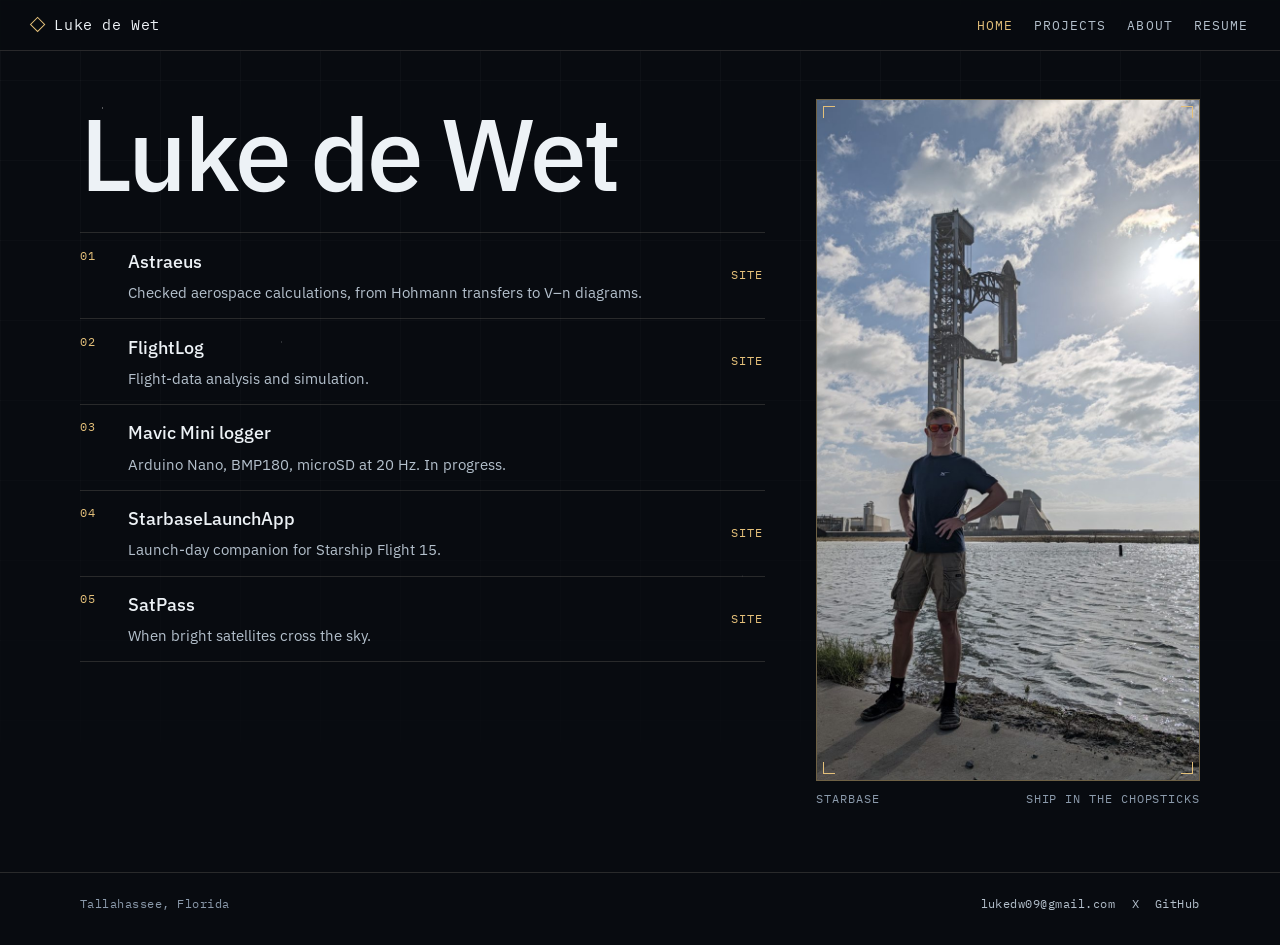
==== index.html @ 067a863c "Add static personal site at the repository root. Unzip the finished site as-is: index.html, about, p" ====
<!DOCTYPE html>
<html lang="en">
<head>
  <meta charset="utf-8">
  <meta name="viewport" content="width=device-width, initial-scale=1">
  <title>Luke de Wet</title>
  <meta name="description" content="Luke de Wet. Projects in aerospace calculations, flight data, a drone flight logger, Starbase, and satellite passes.">
  <link rel="icon" href="/favicon.svg" type="image/svg+xml">
  <link rel="stylesheet" href="/css/site.css">
</head>
<body>
  <a class="skip" href="#content">Skip to content</a>
  <header class="site-header">
    <a class="brand" href="/"><span class="brand-mark" aria-hidden="true"></span> Luke de Wet</a>
    <input class="nav-toggle" type="checkbox" id="nav-toggle">
    <label class="nav-button" for="nav-toggle">Menu</label>
    <nav class="site-nav" aria-label="Primary">
      <a href="/" aria-current="page">Home</a>
      <a href="/projects/">Projects</a>
      <a href="/about/">About</a>
      <a href="/resume/">Resume</a>
    </nav>
  </header>
  <main id="content">
    <div class="wrap hero">
      <div class="hero-copy">
        <h1>Luke de Wet</h1>
        <ol class="project-index">
          <li>
            <a class="row-link" href="/projects/#astraeus">
              <span class="idx">01</span>
              <span class="name">Astraeus</span>
              <span class="blurb">Checked aerospace calculations, from Hohmann transfers to V–n diagrams.</span>
            </a>
            <a class="ext-link" href="https://astraeus.de-wet.com" aria-label="Astraeus site">Site</a>
          </li>
          <li>
            <a class="row-link" href="/projects/#flightlog">
              <span class="idx">02</span>
              <span class="name">FlightLog</span>
              <span class="blurb">Flight-data analysis and simulation.</span>
            </a>
            <a class="ext-link" href="https://flightlog.lukedw09.com" aria-label="FlightLog site">Site</a>
          </li>
          <li>
            <a class="row-link" href="/projects/#mavic">
              <span class="idx">03</span>
              <span class="name">Mavic Mini logger</span>
              <span class="blurb">Arduino Nano, BMP180, microSD at 20 Hz. In progress.</span>
            </a>
          </li>
          <li>
            <a class="row-link" href="/projects/#starbase">
              <span class="idx">04</span>
              <span class="name">StarbaseLaunchApp</span>
              <span class="blurb">Launch-day companion for Starship Flight 15.</span>
            </a>
            <a class="ext-link" href="https://starbaselaunchapp.lukedw09.workers.dev/" aria-label="StarbaseLaunchApp site">Site</a>
          </li>
          <li>
            <a class="row-link" href="/projects/#satpass">
              <span class="idx">05</span>
              <span class="name">SatPass</span>
              <span class="blurb">When bright satellites cross the sky.</span>
            </a>
            <a class="ext-link" href="https://satpass.lukedw09.workers.dev/" aria-label="SatPass site">Site</a>
          </li>
        </ol>
      </div>
      <figure class="portrait">
        <div class="portrait-frame">
          <img src="/assets/hero-starbase.jpg" width="788" height="1400" alt="Luke standing at Starbase in front of the launch tower, with Ship held in the chopsticks.">
          <span class="corner corner-tl" aria-hidden="true"></span>
          <span class="corner corner-tr" aria-hidden="true"></span>
          <span class="corner corner-bl" aria-hidden="true"></span>
          <span class="corner corner-br" aria-hidden="true"></span>
        </div>
        <figcaption>
          <span>Starbase</span>
          <span>Ship in the chopsticks</span>
        </figcaption>
      </figure>
    </div>
  </main>
  <footer class="site-footer">
    <div class="wrap">
      <span>Tallahassee, Florida</span>
      <nav aria-label="Contact">
        <a href="mailto:lukedw09@gmail.com">lukedw09@gmail.com</a>
        <a href="https://x.com/lukedw09">X</a>
        <a href="https://github.com/Lukedw09">GitHub</a>
      </nav>
    </div>
  </footer>
</body>
</html>
---- css/site.css ----
@font-face {
  font-family: "IBM Plex Sans";
  font-style: normal;
  font-weight: 400;
  font-display: swap;
  src: url("/fonts/ibm-plex-sans-400.woff2") format("woff2");
}

@font-face {
  font-family: "IBM Plex Sans";
  font-style: normal;
  font-weight: 500;
  font-display: swap;
  src: url("/fonts/ibm-plex-sans-500.woff2") format("woff2");
}

@font-face {
  font-family: "IBM Plex Sans";
  font-style: normal;
  font-weight: 600;
  font-display: swap;
  src: url("/fonts/ibm-plex-sans-600.woff2") format("woff2");
}

@font-face {
  font-family: "IBM Plex Mono";
  font-style: normal;
  font-weight: 400;
  font-display: swap;
  src: url("/fonts/ibm-plex-mono-400.woff2") format("woff2");
}

@font-face {
  font-family: "IBM Plex Mono";
  font-style: normal;
  font-weight: 500;
  font-display: swap;
  src: url("/fonts/ibm-plex-mono-500.woff2") format("woff2");
}

:root {
  --bg: #080b10;
  --bg-raise: #10161f;
  --line: rgba(214, 206, 186, 0.16);
  --line-strong: rgba(228, 192, 122, 0.45);
  --text: #edf2f6;
  --muted: #b4c0cc;
  --dim: #8b9aab;
  --amber: #e4c07a;
  --amber-ink: #1a1408;
  --live: #9dceb6;
  --sans: "IBM Plex Sans", "Segoe UI", sans-serif;
  --mono: "IBM Plex Mono", ui-monospace, "Cascadia Mono", "SFMono-Regular", Menlo, Consolas, monospace;
  --pad: clamp(1.1rem, 3vw, 2rem);
  --max: 1120px;
  color-scheme: dark;
}

*,
*::before,
*::after {
  box-sizing: border-box;
}

html {
  scroll-behavior: smooth;
}

body {
  margin: 0;
  min-height: 100vh;
  background: var(--bg);
  color: var(--text);
  font-family: var(--sans);
  font-size: 1.05rem;
  line-height: 1.55;
  text-rendering: optimizeLegibility;
}

body::before {
  content: "";
  position: fixed;
  inset: 0;
  pointer-events: none;
  z-index: 0;
  background-image:
    radial-gradient(1px 1px at 8% 12%, rgba(255, 255, 255, 0.7) 50%, transparent 52%),
    radial-gradient(1px 1px at 22% 38%, rgba(255, 255, 255, 0.45) 50%, transparent 52%),
    radial-gradient(1.5px 1.5px at 71% 16%, rgba(255, 255, 255, 0.55) 50%, transparent 52%),
    radial-gradient(1px 1px at 84% 42%, rgba(255, 255, 255, 0.4) 50%, transparent 52%),
    radial-gradient(1px 1px at 46% 8%, rgba(255, 255, 255, 0.35) 50%, transparent 52%),
    radial-gradient(1px 1px at 93% 72%, rgba(255, 255, 255, 0.4) 50%, transparent 52%),
    radial-gradient(1px 1px at 14% 78%, rgba(255, 255, 255, 0.3) 50%, transparent 52%),
    radial-gradient(1px 1px at 58% 64%, rgba(255, 255, 255, 0.28) 50%, transparent 52%),
    linear-gradient(rgba(255, 255, 255, 0.028) 1px, transparent 1px),
    linear-gradient(90deg, rgba(255, 255, 255, 0.028) 1px, transparent 1px);
  background-size: auto, auto, auto, auto, auto, auto, auto, auto, 80px 80px, 80px 80px;
  mask-image: linear-gradient(to bottom, #000 0%, rgba(0, 0, 0, 0.55) 55%, transparent 100%);
}

body > * {
  position: relative;
  z-index: 1;
}

img {
  max-width: 100%;
  height: auto;
}

a {
  color: inherit;
}

a:hover {
  color: var(--amber);
}

:focus-visible {
  outline: 2px solid var(--amber);
  outline-offset: 3px;
}

.skip {
  position: absolute;
  left: 1rem;
  top: -4rem;
  z-index: 20;
  background: var(--amber);
  color: var(--amber-ink);
  padding: 0.5rem 0.8rem;
  text-decoration: none;
  font-family: var(--mono);
  font-size: 0.85rem;
}

.skip:focus {
  top: 0.75rem;
}

.site-header {
  position: sticky;
  top: 0;
  z-index: 5;
  display: flex;
  align-items: center;
  justify-content: space-between;
  gap: 1rem;
  padding: 0.85rem var(--pad);
  background: rgba(8, 11, 16, 0.92);
  border-bottom: 1px solid var(--line);
  backdrop-filter: blur(10px);
}

.brand {
  display: inline-flex;
  align-items: center;
  gap: 0.7rem;
  color: var(--text);
  text-decoration: none;
  font-family: var(--mono);
  font-size: 0.92rem;
  letter-spacing: 0.04em;
}

.brand:hover {
  color: var(--text);
}

.brand-mark {
  width: 0.7rem;
  height: 0.7rem;
  border: 1px solid var(--amber);
  transform: rotate(45deg);
}

.nav-toggle {
  position: absolute;
  width: 1px;
  height: 1px;
  margin: 0;
  padding: 0;
  overflow: hidden;
  clip: rect(0 0 0 0);
  clip-path: inset(50%);
  white-space: nowrap;
}

.nav-button {
  display: inline-flex;
  align-items: center;
  justify-content: center;
  min-width: 44px;
  min-height: 44px;
  padding: 0 0.85rem;
  border: 1px solid var(--line-strong);
  color: var(--amber);
  font-family: var(--mono);
  font-size: 0.75rem;
  letter-spacing: 0.12em;
  text-transform: uppercase;
  cursor: pointer;
}

.nav-toggle:focus-visible + .nav-button {
  outline: 2px solid var(--amber);
  outline-offset: 3px;
}

.nav-toggle:checked + .nav-button {
  background: rgba(228, 192, 122, 0.12);
}

.site-nav {
  display: none;
  position: absolute;
  top: 100%;
  left: 0;
  right: 0;
  flex-direction: column;
  padding: 0.4rem var(--pad) 0.9rem;
  background: rgba(8, 11, 16, 0.98);
  border-bottom: 1px solid var(--line);
}

.nav-toggle:checked ~ .site-nav {
  display: flex;
}

.site-nav a {
  display: flex;
  align-items: center;
  min-height: 44px;
  text-decoration: none;
  font-family: var(--mono);
  font-size: 0.84rem;
  letter-spacing: 0.08em;
  text-transform: uppercase;
  color: var(--muted);
  border-top: 1px solid var(--line);
}

.site-nav a[aria-current="page"] {
  color: var(--amber);
}

.wrap {
  width: min(var(--max), calc(100% - var(--pad) * 2));
  margin: 0 auto;
}

main {
  padding: clamp(1.6rem, 4vw, 3rem) 0 4rem;
}

.kicker {
  margin: 0 0 0.7rem;
  font-family: var(--mono);
  font-size: 0.75rem;
  letter-spacing: 0.14em;
  text-transform: uppercase;
  color: var(--amber);
}

h1,
h2,
h3 {
  font-weight: 500;
  letter-spacing: -0.03em;
  line-height: 1.05;
}

h1 {
  margin: 0;
  font-size: clamp(3.4rem, 10vw, 6.4rem);
}

.page-title {
  font-size: clamp(2.6rem, 7vw, 4.4rem);
  margin-bottom: 0.4rem;
}

.lede {
  max-width: 38rem;
  margin: 0.8rem 0 0;
  color: var(--muted);
}

.hero {
  display: grid;
  gap: 1.75rem;
}

.portrait {
  margin: 0;
}

.portrait-frame {
  position: relative;
  width: 100%;
  aspect-ratio: 9 / 16;
  background: #0c1219;
  border: 1px solid var(--line-strong);
}

.hero .portrait-frame {
  width: min(100%, 24rem);
}

.portrait-frame img {
  display: block;
  width: 100%;
  height: 100%;
  object-fit: cover;
  object-position: center top;
}

.corner {
  position: absolute;
  width: 12px;
  height: 12px;
  border: 0 solid var(--amber);
  pointer-events: none;
}

.corner-tl { top: 6px; left: 6px; border-top-width: 1px; border-left-width: 1px; }
.corner-tr { top: 6px; right: 6px; border-top-width: 1px; border-right-width: 1px; }
.corner-bl { bottom: 6px; left: 6px; border-bottom-width: 1px; border-left-width: 1px; }
.corner-br { bottom: 6px; right: 6px; border-bottom-width: 1px; border-right-width: 1px; }

figcaption {
  display: flex;
  justify-content: space-between;
  gap: 1rem;
  margin-top: 0.55rem;
  font-family: var(--mono);
  font-size: 0.72rem;
  letter-spacing: 0.08em;
  text-transform: uppercase;
  color: var(--dim);
}

.project-index {
  list-style: none;
  margin: 1.6rem 0 0;
  padding: 0;
  border-top: 1px solid var(--line);
}

.project-index li {
  display: grid;
  grid-template-columns: 1fr auto;
  align-items: stretch;
  border-bottom: 1px solid var(--line);
}

.row-link,
.ext-link {
  text-decoration: none;
}

.row-link {
  display: grid;
  grid-template-columns: 2.2rem 1fr;
  gap: 0.35rem 0.8rem;
  padding: 0.85rem 0.7rem 0.85rem 0;
  color: var(--text);
}

.row-link:hover,
.project-index li:hover .row-link {
  color: var(--text);
}

.project-index li:hover {
  background: rgba(228, 192, 122, 0.04);
}

.idx,
.ext-link {
  font-family: var(--mono);
  font-size: 0.75rem;
  letter-spacing: 0.08em;
  color: var(--amber);
}

.name {
  font-size: 1.15rem;
  font-weight: 500;
}

.blurb {
  grid-column: 2;
  color: var(--muted);
  font-size: 0.95rem;
}

.ext-link {
  align-self: center;
  padding: 0.7rem 0.15rem 0.7rem 0.8rem;
  text-transform: uppercase;
  white-space: nowrap;
}

.section {
  margin-top: clamp(2.4rem, 6vw, 4rem);
}

.section h2 {
  margin: 0 0 1rem;
  font-size: clamp(1.6rem, 3vw, 2.1rem);
}

.kicker-next {
  margin-top: 1.6rem;
}

.stack {
  display: grid;
  gap: 1rem;
}

.project {
  padding: 1.15rem 1.15rem 1.25rem;
  background: rgba(16, 22, 31, 0.86);
  border: 1px solid var(--line);
}

.project h2 {
  margin: 0.25rem 0 0.35rem;
  font-size: clamp(1.6rem, 3vw, 2rem);
}

.project .aka {
  margin: 0 0 0.8rem;
  color: var(--dim);
  font-family: var(--mono);
  font-size: 0.78rem;
  letter-spacing: 0.06em;
  text-transform: uppercase;
}

.project p {
  margin: 0.7rem 0 0;
}

.status {
  display: inline-block;
  margin-left: 0.7rem;
  padding: 0.1rem 0.4rem;
  border: 1px solid currentColor;
  letter-spacing: 0.12em;
  vertical-align: 1px;
}

.status-live { color: var(--live); }
.status-work { color: var(--amber); }

.calcs {
  display: flex;
  flex-wrap: wrap;
  gap: 0.4rem;
  margin: 0.9rem 0 0;
  padding: 0;
  list-style: none;
}

.calcs li {
  padding: 0.2rem 0.45rem;
  border: 1px solid var(--line);
  font-family: var(--mono);
  font-size: 0.75rem;
  color: var(--muted);
}

.link-row {
  display: flex;
  flex-wrap: wrap;
  gap: 0.7rem 1.2rem;
  margin-top: 1rem;
  font-family: var(--mono);
  font-size: 0.8rem;
  letter-spacing: 0.04em;
}

.link-row a {
  color: var(--amber);
}

.about-grid,
.resume-head {
  display: grid;
  gap: 1.5rem;
}

.landscape-frame {
  aspect-ratio: 4 / 3;
  width: 100%;
}

.prose p {
  margin: 0 0 0.9rem;
  max-width: 40rem;
}

.book-list {
  list-style: none;
  margin: 0;
  padding: 0;
  border-top: 1px solid var(--line);
}

.book-list li {
  display: grid;
  gap: 0.2rem 1rem;
  padding: 0.85rem 0;
  border-bottom: 1px solid var(--line);
}

.book-title {
  font-weight: 500;
}

.book-meta {
  color: var(--muted);
  font-size: 0.95rem;
}

.progress {
  display: flex;
  align-items: center;
  gap: 0.7rem;
  margin-top: 0.25rem;
  font-family: var(--mono);
  font-size: 0.75rem;
  letter-spacing: 0.06em;
  color: var(--amber);
}

meter {
  width: 8.5rem;
  height: 0.4rem;
  border: 0;
  background: #1b2430;
}

meter::-webkit-meter-bar {
  background: #1b2430;
  border: 0;
}

meter::-webkit-meter-optimum-value {
  background: var(--amber);
}

meter::-moz-meter-bar {
  background: var(--amber);
}

.stat-row {
  display: grid;
  gap: 0.8rem;
  margin-top: 1rem;
}

.stat {
  padding: 0.9rem 1rem;
  border: 1px solid var(--line);
  background: rgba(16, 22, 31, 0.7);
}

.stat b {
  display: block;
  margin-bottom: 0.2rem;
  font-family: var(--mono);
  font-weight: 500;
  font-size: 0.75rem;
  letter-spacing: 0.1em;
  text-transform: uppercase;
  color: var(--amber);
}

.resume-block {
  margin-top: 2rem;
}

.resume-block h2 {
  margin-bottom: 0.6rem;
  padding-bottom: 0.35rem;
  border-bottom: 1px solid var(--line);
  font-family: var(--mono);
  font-size: 0.8rem;
  font-weight: 500;
  letter-spacing: 0.14em;
  text-transform: uppercase;
  color: var(--amber);
}

.resume-block ul {
  margin: 0.4rem 0 0;
  padding-left: 1.1rem;
}

.resume-block li + li {
  margin-top: 0.45rem;
}

.resume-block li::marker {
  color: var(--dim);
}

.button {
  display: inline-flex;
  align-items: center;
  justify-content: center;
  min-height: 44px;
  padding: 0.55rem 0.95rem;
  border: 1px solid var(--amber);
  color: var(--amber);
  background: transparent;
  text-decoration: none;
  font-family: var(--mono);
  font-size: 0.78rem;
  letter-spacing: 0.1em;
  text-transform: uppercase;
}

.button:hover {
  background: rgba(228, 192, 122, 0.12);
  color: var(--amber);
}

.contact-line {
  margin: 0.45rem 0 0;
  color: var(--muted);
  font-family: var(--mono);
  font-size: 0.82rem;
}

.contact-line a {
  color: var(--text);
}

.site-footer {
  border-top: 1px solid var(--line);
  padding: 1.3rem var(--pad) 2rem;
}

.site-footer .wrap {
  display: flex;
  flex-wrap: wrap;
  gap: 0.6rem 1.4rem;
  align-items: baseline;
  justify-content: space-between;
  font-family: var(--mono);
  font-size: 0.78rem;
  letter-spacing: 0.04em;
  color: var(--dim);
}

.site-footer a {
  color: var(--muted);
  text-decoration: none;
}

.site-footer nav {
  display: flex;
  flex-wrap: wrap;
  gap: 0.4rem 1rem;
}

@media (min-width: 760px) {
  .nav-button {
    display: none;
  }

  .site-nav {
    position: static;
    display: flex;
    flex-direction: row;
    gap: 0.2rem 1.3rem;
    padding: 0;
    background: transparent;
    border: 0;
  }

  .site-nav a {
    min-height: 0;
    border: 0;
  }

  .hero {
    grid-template-columns: minmax(0, 1.25fr) minmax(16rem, 0.7fr);
    align-items: start;
    column-gap: clamp(1.5rem, 4vw, 3.5rem);
  }

  .portrait {
    grid-column: 2;
    grid-row: 1;
  }

  .hero .portrait-frame {
    width: min(100%, calc((100vh - 8.5rem) * 9 / 16));
    margin-left: auto;
  }

  .hero-copy {
    grid-column: 1;
    grid-row: 1;
  }

  .about-grid {
    grid-template-columns: minmax(0, 1.15fr) minmax(16rem, 0.85fr);
    align-items: start;
    column-gap: 2.5rem;
  }

  .book-list li {
    grid-template-columns: minmax(0, 1fr) auto;
    align-items: center;
  }

  .progress {
    justify-content: flex-end;
    margin-top: 0;
  }

  .stat-row {
    grid-template-columns: repeat(3, 1fr);
  }

  .resume-head {
    grid-template-columns: 1fr auto;
    align-items: end;
  }
}

@media (prefers-reduced-motion: reduce) {
  html {
    scroll-behavior: auto;
  }
}
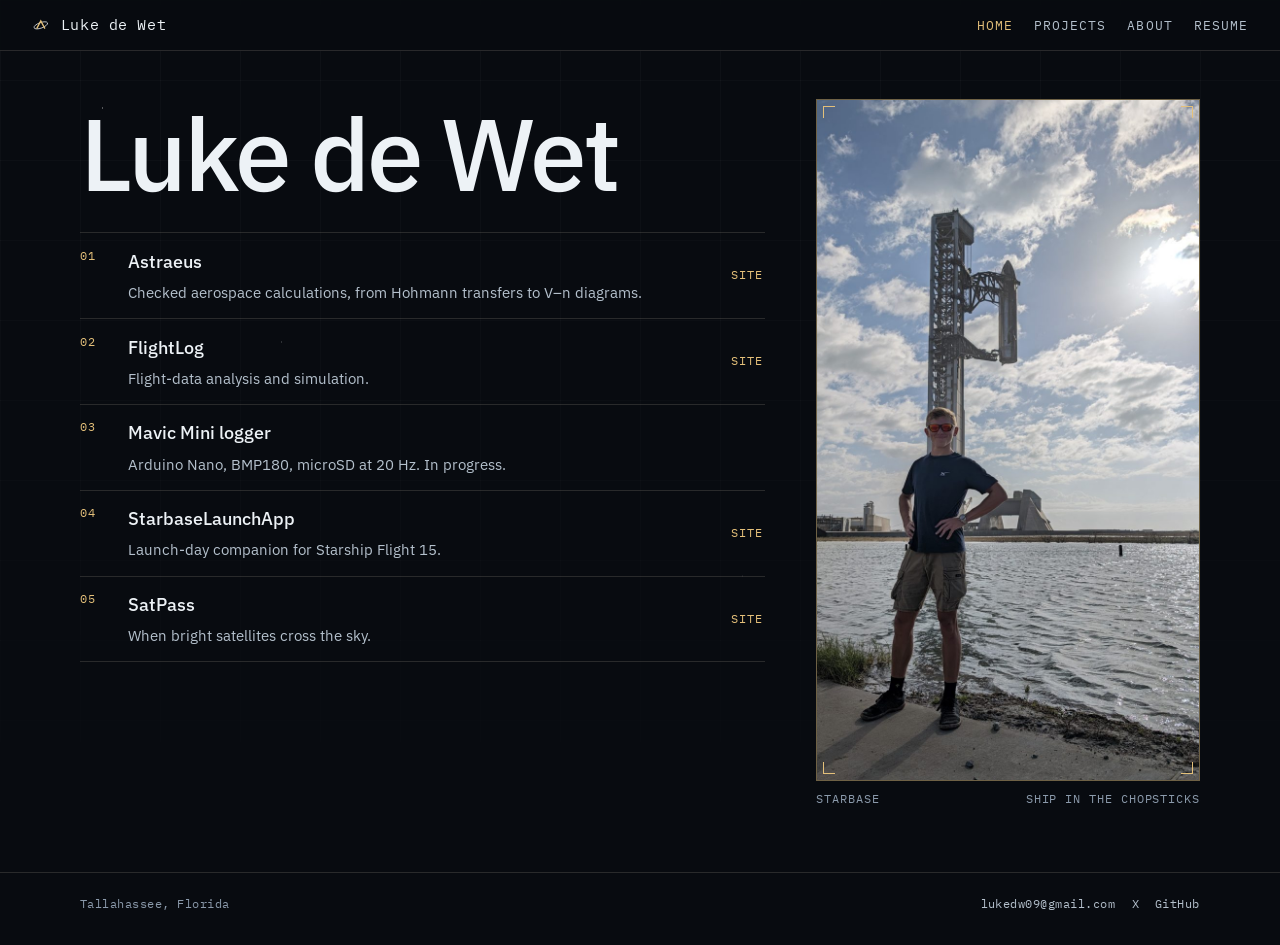
==== commit ade00046: "Replace the diamond mark with the orbit glyph and align photo captions to the image. Co-authored-by:" ====
--- a/index.html
+++ b/index.html
@@ -11,7 +11,7 @@
 <body>
   <a class="skip" href="#content">Skip to content</a>
   <header class="site-header">
-    <a class="brand" href="/"><span class="brand-mark" aria-hidden="true"></span> Luke de Wet</a>
+    <a class="brand" href="/"><svg class="brand-mark" viewBox="0 0 32 32" aria-hidden="true"><ellipse cx="16" cy="17" rx="13" ry="5" fill="none" stroke="#edf2f6" stroke-width="1.3" transform="rotate(-20 16 17)"/><path d="M8.5 23L16 9l7.5 14" fill="none" stroke="#e4c07a" stroke-width="2.4"/></svg> Luke de Wet</a>
     <input class="nav-toggle" type="checkbox" id="nav-toggle">
     <label class="nav-button" for="nav-toggle">Menu</label>
     <nav class="site-nav" aria-label="Primary">
@@ -55,7 +55,7 @@
               <span class="name">StarbaseLaunchApp</span>
               <span class="blurb">Launch-day companion for Starship Flight 15.</span>
             </a>
-            <a class="ext-link" href="https://starbaselaunchapp.lukedw09.workers.dev/" aria-label="StarbaseLaunchApp site">Site</a>
+            <a class="ext-link" href="https://starbaselaunchapp.lukedw09.com/" aria-label="StarbaseLaunchApp site">Site</a>
           </li>
           <li>
             <a class="row-link" href="/projects/#satpass">
@@ -63,7 +63,7 @@
               <span class="name">SatPass</span>
               <span class="blurb">When bright satellites cross the sky.</span>
             </a>
-            <a class="ext-link" href="https://satpass.lukedw09.workers.dev/" aria-label="SatPass site">Site</a>
+            <a class="ext-link" href="https://satpass.lukedw09.com/" aria-label="SatPass site">Site</a>
           </li>
         </ol>
       </div>
--- a/css/site.css
+++ b/css/site.css
@@ -168,10 +168,9 @@
 }
 
 .brand-mark {
-  width: 0.7rem;
-  height: 0.7rem;
-  border: 1px solid var(--amber);
-  transform: rotate(45deg);
+  width: 1.1rem;
+  height: 1.1rem;
+  flex-shrink: 0;
 }
 
 .nav-toggle {
@@ -303,7 +302,7 @@
   border: 1px solid var(--line-strong);
 }
 
-.hero .portrait-frame {
+.hero .portrait {
   width: min(100%, 24rem);
 }
 
@@ -700,7 +699,7 @@
     grid-row: 1;
   }
 
-  .hero .portrait-frame {
+  .hero .portrait {
     width: min(100%, calc((100vh - 8.5rem) * 9 / 16));
     margin-left: auto;
   }
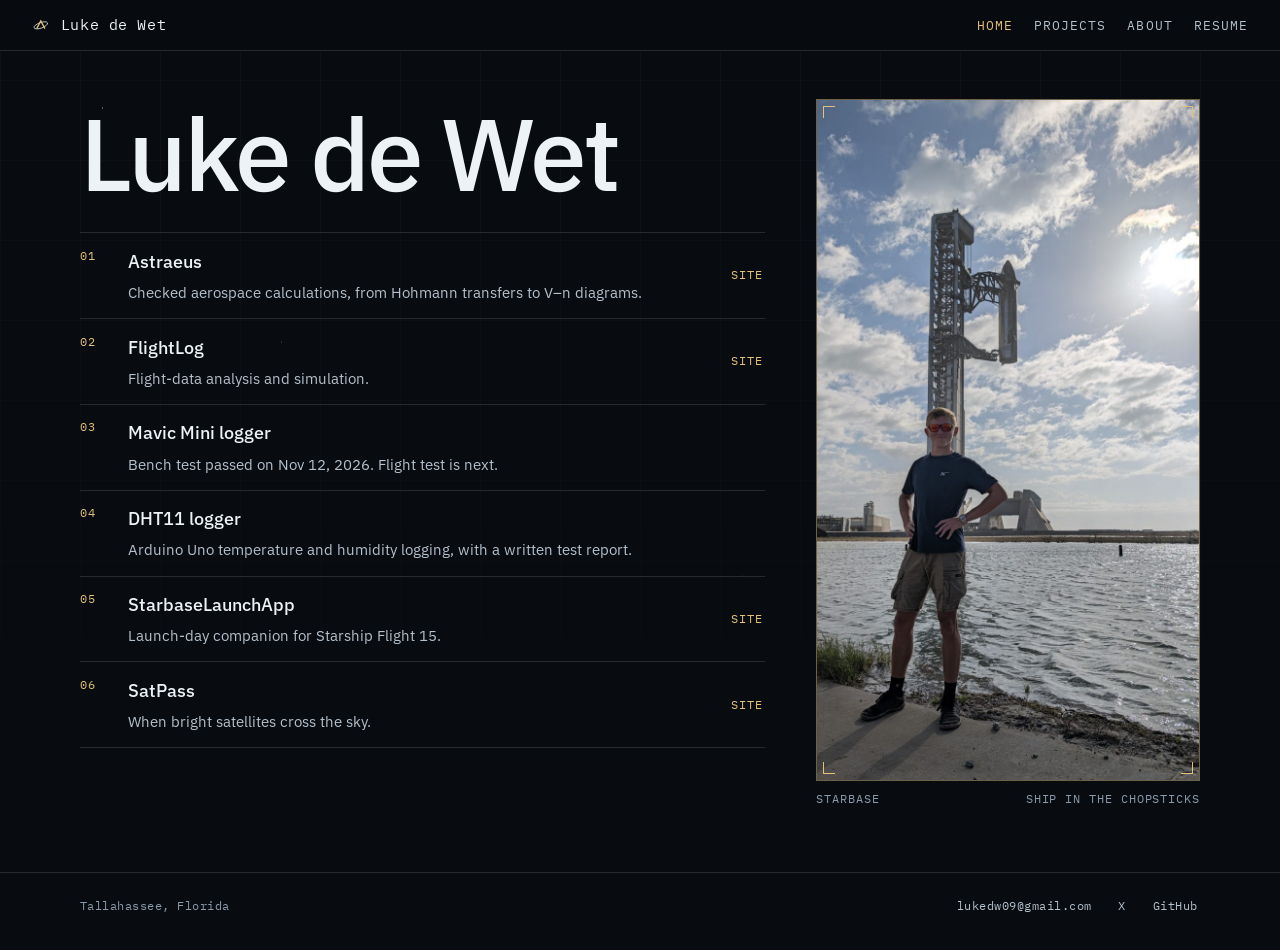
==== commit 097d58ab: "Prepare the site for aerospace technician applications. Rewrite the resume page and one-page PDF fro" ====
--- a/index.html
+++ b/index.html
@@ -4,7 +4,23 @@
   <meta charset="utf-8">
   <meta name="viewport" content="width=device-width, initial-scale=1">
   <title>Luke de Wet</title>
-  <meta name="description" content="Luke de Wet. Projects in aerospace calculations, flight data, a drone flight logger, Starbase, and satellite passes.">
+  <meta name="description" content="I'm Luke de Wet. My projects are aerospace calculations, flight data, a drone flight logger, a temperature and humidity experiment, Starbase, and satellite passes.">
+  <link rel="canonical" href="https://lukedw09.com/">
+  <meta property="og:site_name" content="Luke de Wet">
+  <meta property="og:type" content="website">
+  <meta property="og:title" content="Luke de Wet">
+  <meta property="og:description" content="I'm Luke de Wet. My projects are aerospace calculations, flight data, a drone flight logger, a temperature and humidity experiment, Starbase, and satellite passes.">
+  <meta property="og:url" content="https://lukedw09.com/">
+  <meta property="og:image" content="https://lukedw09.com/assets/hero-starbase.jpg">
+  <meta property="og:image:alt" content="Luke standing at Starbase in front of the launch tower, with Ship held in the chopsticks.">
+  <meta property="og:image:type" content="image/jpeg">
+  <meta property="og:image:width" content="788">
+  <meta property="og:image:height" content="1400">
+  <meta name="twitter:card" content="summary_large_image">
+  <meta name="twitter:title" content="Luke de Wet">
+  <meta name="twitter:description" content="I'm Luke de Wet. My projects are aerospace calculations, flight data, a drone flight logger, a temperature and humidity experiment, Starbase, and satellite passes.">
+  <meta name="twitter:image" content="https://lukedw09.com/assets/hero-starbase.jpg">
+  <meta name="twitter:image:alt" content="Luke standing at Starbase in front of the launch tower, with Ship held in the chopsticks.">
   <link rel="icon" href="/favicon.svg" type="image/svg+xml">
   <link rel="stylesheet" href="/css/site.css">
 </head>
@@ -12,9 +28,8 @@
   <a class="skip" href="#content">Skip to content</a>
   <header class="site-header">
     <a class="brand" href="/"><svg class="brand-mark" viewBox="0 0 32 32" aria-hidden="true"><ellipse cx="16" cy="17" rx="13" ry="5" fill="none" stroke="#edf2f6" stroke-width="1.3" transform="rotate(-20 16 17)"/><path d="M8.5 23L16 9l7.5 14" fill="none" stroke="#e4c07a" stroke-width="2.4"/></svg> Luke de Wet</a>
-    <input class="nav-toggle" type="checkbox" id="nav-toggle">
-    <label class="nav-button" for="nav-toggle">Menu</label>
-    <nav class="site-nav" aria-label="Primary">
+    <button class="nav-button" type="button" aria-expanded="false" aria-controls="site-nav"><span class="nav-label">Menu</span></button>
+    <nav class="site-nav" id="site-nav" aria-label="Primary">
       <a href="/" aria-current="page">Home</a>
       <a href="/projects/">Projects</a>
       <a href="/about/">About</a>
@@ -46,12 +61,19 @@
             <a class="row-link" href="/projects/#mavic">
               <span class="idx">03</span>
               <span class="name">Mavic Mini logger</span>
-              <span class="blurb">Arduino Nano, BMP180, microSD at 20 Hz. In progress.</span>
+              <span class="blurb">Bench test passed on Nov 12, 2026. Flight test is next.</span>
+            </a>
+          </li>
+          <li>
+            <a class="row-link" href="/projects/#dht11">
+              <span class="idx">04</span>
+              <span class="name">DHT11 logger</span>
+              <span class="blurb">Arduino Uno temperature and humidity logging, with a written test report.</span>
             </a>
           </li>
           <li>
             <a class="row-link" href="/projects/#starbase">
-              <span class="idx">04</span>
+              <span class="idx">05</span>
               <span class="name">StarbaseLaunchApp</span>
               <span class="blurb">Launch-day companion for Starship Flight 15.</span>
             </a>
@@ -59,7 +81,7 @@
           </li>
           <li>
             <a class="row-link" href="/projects/#satpass">
-              <span class="idx">05</span>
+              <span class="idx">06</span>
               <span class="name">SatPass</span>
               <span class="blurb">When bright satellites cross the sky.</span>
             </a>
@@ -92,5 +114,6 @@
       </nav>
     </div>
   </footer>
+  <script src="/js/nav.js"></script>
 </body>
 </html>
--- a/css/site.css
+++ b/css/site.css
@@ -173,40 +173,28 @@
   flex-shrink: 0;
 }
 
-.nav-toggle {
-  position: absolute;
-  width: 1px;
-  height: 1px;
-  margin: 0;
-  padding: 0;
-  overflow: hidden;
-  clip: rect(0 0 0 0);
-  clip-path: inset(50%);
-  white-space: nowrap;
-}
-
 .nav-button {
   display: inline-flex;
   align-items: center;
   justify-content: center;
   min-width: 44px;
   min-height: 44px;
+  margin: 0;
   padding: 0 0.85rem;
   border: 1px solid var(--line-strong);
+  border-radius: 0;
+  background: transparent;
   color: var(--amber);
   font-family: var(--mono);
   font-size: 0.75rem;
+  font-weight: 400;
   letter-spacing: 0.12em;
+  line-height: 1;
   text-transform: uppercase;
   cursor: pointer;
 }
 
-.nav-toggle:focus-visible + .nav-button {
-  outline: 2px solid var(--amber);
-  outline-offset: 3px;
-}
-
-.nav-toggle:checked + .nav-button {
+.nav-button[aria-expanded="true"] {
   background: rgba(228, 192, 122, 0.12);
 }
 
@@ -218,11 +206,11 @@
   right: 0;
   flex-direction: column;
   padding: 0.4rem var(--pad) 0.9rem;
-  background: rgba(8, 11, 16, 0.98);
+  background: #080b10;
   border-bottom: 1px solid var(--line);
 }
 
-.nav-toggle:checked ~ .site-nav {
+.site-nav.is-open {
   display: flex;
 }
 
@@ -454,6 +442,7 @@
 
 .status-live { color: var(--live); }
 .status-work { color: var(--amber); }
+.status-done { color: var(--muted); }
 
 .calcs {
   display: flex;
@@ -649,7 +638,7 @@
   display: flex;
   flex-wrap: wrap;
   gap: 0.6rem 1.4rem;
-  align-items: baseline;
+  align-items: center;
   justify-content: space-between;
   font-family: var(--mono);
   font-size: 0.78rem;
@@ -665,7 +654,17 @@
 .site-footer nav {
   display: flex;
   flex-wrap: wrap;
+  align-items: center;
   gap: 0.4rem 1rem;
+}
+
+.site-footer nav a {
+  display: inline-flex;
+  align-items: center;
+  justify-content: center;
+  min-width: 24px;
+  min-height: 24px;
+  padding: 0 0.15rem;
 }
 
 @media (min-width: 760px) {
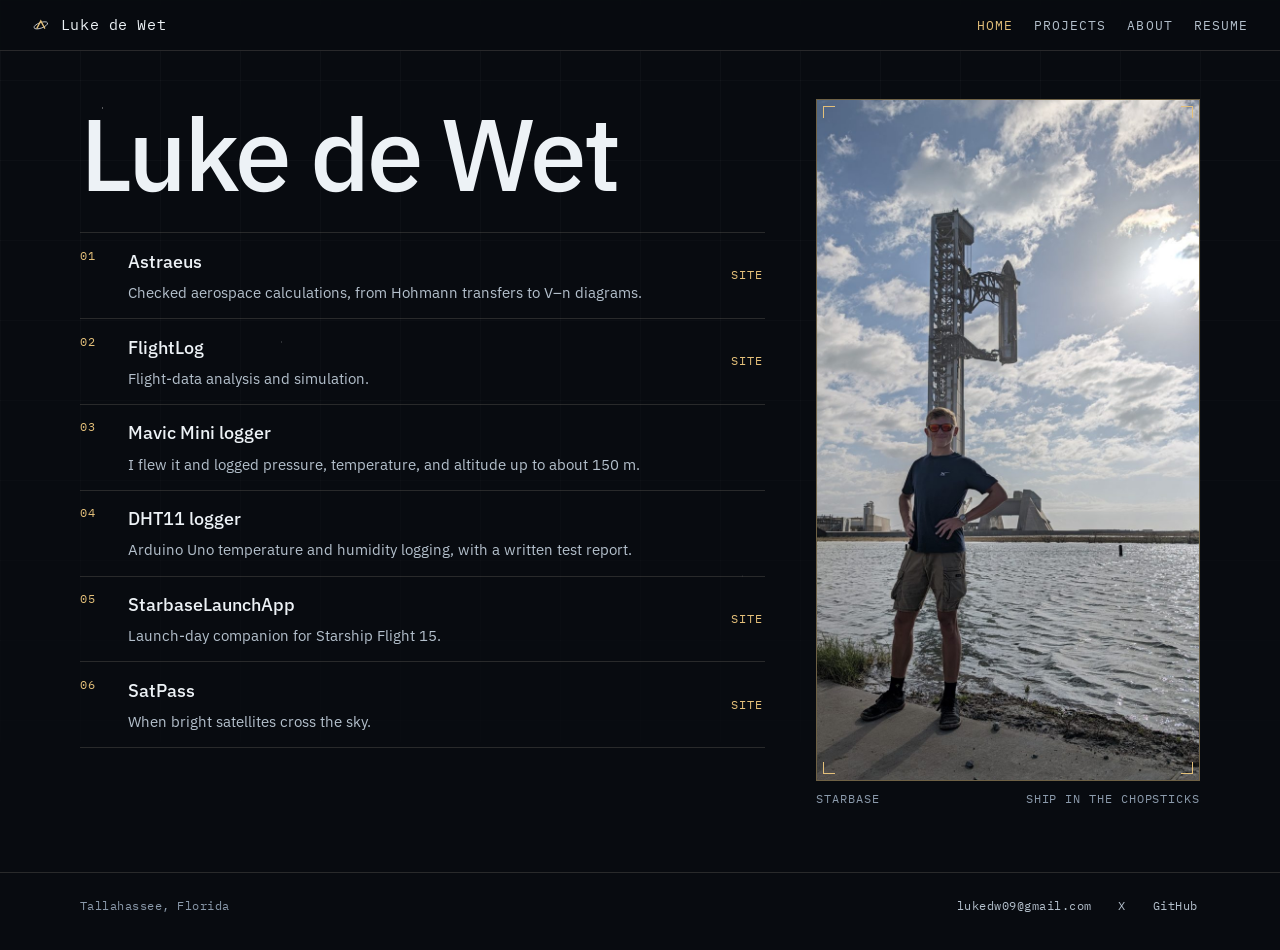
==== commit 27592daf: "Say the Mavic logger flew up to about 150 m. Use the later trial's altitude, pressure, and temperatu" ====
--- a/index.html
+++ b/index.html
@@ -61,7 +61,7 @@
             <a class="row-link" href="/projects/#mavic">
               <span class="idx">03</span>
               <span class="name">Mavic Mini logger</span>
-              <span class="blurb">Bench test passed on Nov 12, 2026. Flight test is next.</span>
+              <span class="blurb">I flew it and logged pressure, temperature, and altitude up to about 150 m.</span>
             </a>
           </li>
           <li>
--- a/css/site.css
+++ b/css/site.css
@@ -475,6 +475,149 @@
   color: var(--amber);
 }
 
+.project-shots {
+  display: flex;
+  flex-flow: row wrap;
+  align-items: flex-start;
+  gap: 0.45rem 0.55rem;
+  width: max-content;
+  max-width: 100%;
+  margin: 0.75rem 0 0;
+}
+
+.shot-figure {
+  margin: 0;
+  width: 7.5rem;
+}
+
+.shot {
+  display: block;
+  position: relative;
+  width: 7.5rem;
+  aspect-ratio: 4 / 3;
+  margin: 0;
+  padding: 0;
+  overflow: hidden;
+  border: 1px solid var(--line-strong);
+  border-radius: 4px;
+  background: #0c1219;
+  color: inherit;
+  font: inherit;
+  cursor: zoom-in;
+}
+
+.shot:hover {
+  border-color: var(--amber);
+}
+
+.shot img {
+  position: absolute;
+  inset: 0;
+  display: block;
+  width: 100%;
+  height: 100%;
+  max-width: none;
+  object-fit: cover;
+}
+
+.shot-zoom {
+  position: absolute;
+  width: 1px;
+  height: 1px;
+  padding: 0;
+  margin: -1px;
+  overflow: hidden;
+  clip: rect(0, 0, 0, 0);
+  white-space: nowrap;
+  border: 0;
+}
+
+.shot-figure figcaption {
+  display: block;
+  width: 7.5rem;
+  margin-top: 0.28rem;
+  font-size: 0.62rem;
+  letter-spacing: 0.04em;
+  line-height: 1.35;
+}
+
+.shot-figure figcaption a {
+  color: var(--dim);
+  text-decoration: none;
+}
+
+.shot-figure figcaption a:hover {
+  color: var(--amber);
+}
+
+.project-shots:has(> .shot:only-child) {
+  width: min(15rem, 65%);
+}
+
+.project-shots:has(> .shot:only-child) .shot {
+  width: 100%;
+  height: auto;
+  aspect-ratio: auto;
+}
+
+.project-shots:has(> .shot:only-child) .shot img {
+  position: static;
+  width: 100%;
+  height: auto;
+  object-fit: contain;
+}
+
+.shot-dialog {
+  max-width: min(1120px, calc(100vw - 1.5rem));
+  max-height: calc(100vh - 1.5rem);
+  margin: auto;
+  padding: 0.55rem;
+  border: 1px solid var(--line-strong);
+  background: #0c1219;
+  color: var(--text);
+  overflow: auto;
+}
+
+.shot-dialog[open] {
+  display: flex;
+  flex-direction: column;
+  gap: 0.45rem;
+}
+
+.shot-dialog::backdrop {
+  background: rgba(8, 11, 16, 0.86);
+}
+
+.shot-dialog img {
+  display: block;
+  width: auto;
+  max-width: 100%;
+  max-height: calc(100vh - 5.5rem);
+  height: auto;
+  object-fit: contain;
+  margin: 0 auto;
+}
+
+.shot-close {
+  align-self: flex-end;
+  min-width: 44px;
+  min-height: 44px;
+  margin: 0;
+  padding: 0 0.85rem;
+  border: 1px solid var(--line-strong);
+  background: transparent;
+  color: var(--amber);
+  font-family: var(--mono);
+  font-size: 0.75rem;
+  letter-spacing: 0.12em;
+  text-transform: uppercase;
+  cursor: pointer;
+}
+
+.shot-close:hover {
+  background: rgba(228, 192, 122, 0.12);
+}
+
 .about-grid,
 .resume-head {
   display: grid;
@@ -732,6 +875,34 @@
     grid-template-columns: 1fr auto;
     align-items: end;
   }
+
+  .project:has(.project-shots) {
+    display: grid;
+    grid-template-columns: minmax(0, 1fr) 7.5rem;
+    column-gap: 1.4rem;
+    align-items: start;
+  }
+
+  .project:has(.project-shots) > :not(.project-shots) {
+    grid-column: 1;
+  }
+
+  .project:has(.project-shots) > .project-shots {
+    grid-column: 2;
+    grid-row: 1 / span 8;
+    align-self: start;
+    flex-direction: column;
+    margin-top: 0.15rem;
+  }
+
+  .project:has(> .project-shots > .shot:only-child) {
+    grid-template-columns: minmax(0, 1fr) 16rem;
+  }
+
+  .project:has(> .project-shots > .shot:only-child) > .project-shots {
+    width: 16rem;
+    max-width: none;
+  }
 }
 
 @media (prefers-reduced-motion: reduce) {
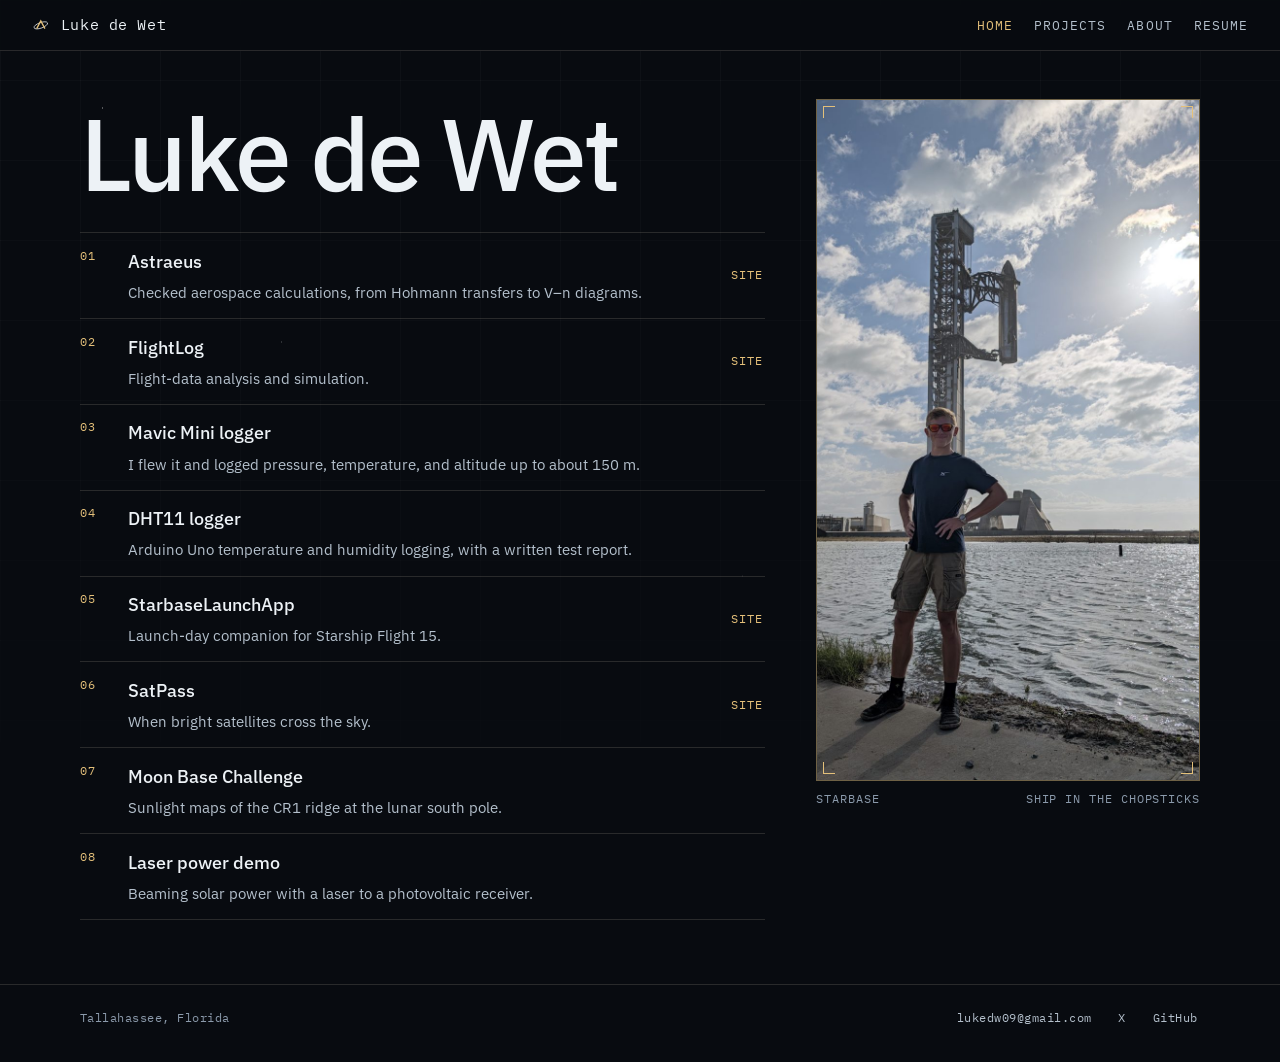
==== commit 06cdecf4: "Add Moon Base Challenge and laser power-beaming project cards Introduce two in-progress projects wit" ====
--- a/index.html
+++ b/index.html
@@ -4,12 +4,12 @@
   <meta charset="utf-8">
   <meta name="viewport" content="width=device-width, initial-scale=1">
   <title>Luke de Wet</title>
-  <meta name="description" content="I'm Luke de Wet. My projects are aerospace calculations, flight data, a drone flight logger, a temperature and humidity experiment, Starbase, and satellite passes.">
+  <meta name="description" content="I'm Luke de Wet. My projects are aerospace calculations, flight data, a drone flight logger, a temperature and humidity experiment, Starbase, satellite passes, the Moon Base Challenge, and a laser power-beaming demo.">
   <link rel="canonical" href="https://lukedw09.com/">
   <meta property="og:site_name" content="Luke de Wet">
   <meta property="og:type" content="website">
   <meta property="og:title" content="Luke de Wet">
-  <meta property="og:description" content="I'm Luke de Wet. My projects are aerospace calculations, flight data, a drone flight logger, a temperature and humidity experiment, Starbase, and satellite passes.">
+  <meta property="og:description" content="I'm Luke de Wet. My projects are aerospace calculations, flight data, a drone flight logger, a temperature and humidity experiment, Starbase, satellite passes, the Moon Base Challenge, and a laser power-beaming demo.">
   <meta property="og:url" content="https://lukedw09.com/">
   <meta property="og:image" content="https://lukedw09.com/assets/hero-starbase.jpg">
   <meta property="og:image:alt" content="Luke standing at Starbase in front of the launch tower, with Ship held in the chopsticks.">
@@ -18,7 +18,7 @@
   <meta property="og:image:height" content="1400">
   <meta name="twitter:card" content="summary_large_image">
   <meta name="twitter:title" content="Luke de Wet">
-  <meta name="twitter:description" content="I'm Luke de Wet. My projects are aerospace calculations, flight data, a drone flight logger, a temperature and humidity experiment, Starbase, and satellite passes.">
+  <meta name="twitter:description" content="I'm Luke de Wet. My projects are aerospace calculations, flight data, a drone flight logger, a temperature and humidity experiment, Starbase, satellite passes, the Moon Base Challenge, and a laser power-beaming demo.">
   <meta name="twitter:image" content="https://lukedw09.com/assets/hero-starbase.jpg">
   <meta name="twitter:image:alt" content="Luke standing at Starbase in front of the launch tower, with Ship held in the chopsticks.">
   <link rel="icon" href="/favicon.svg" type="image/svg+xml">
@@ -87,6 +87,20 @@
             </a>
             <a class="ext-link" href="https://satpass.lukedw09.com/" aria-label="SatPass site">Site</a>
           </li>
+          <li>
+            <a class="row-link" href="/projects/#moonbase">
+              <span class="idx">07</span>
+              <span class="name">Moon Base Challenge</span>
+              <span class="blurb">Sunlight maps of the CR1 ridge at the lunar south pole.</span>
+            </a>
+          </li>
+          <li>
+            <a class="row-link" href="/projects/#laser">
+              <span class="idx">08</span>
+              <span class="name">Laser power demo</span>
+              <span class="blurb">Beaming solar power with a laser to a photovoltaic receiver.</span>
+            </a>
+          </li>
         </ol>
       </div>
       <figure class="portrait">
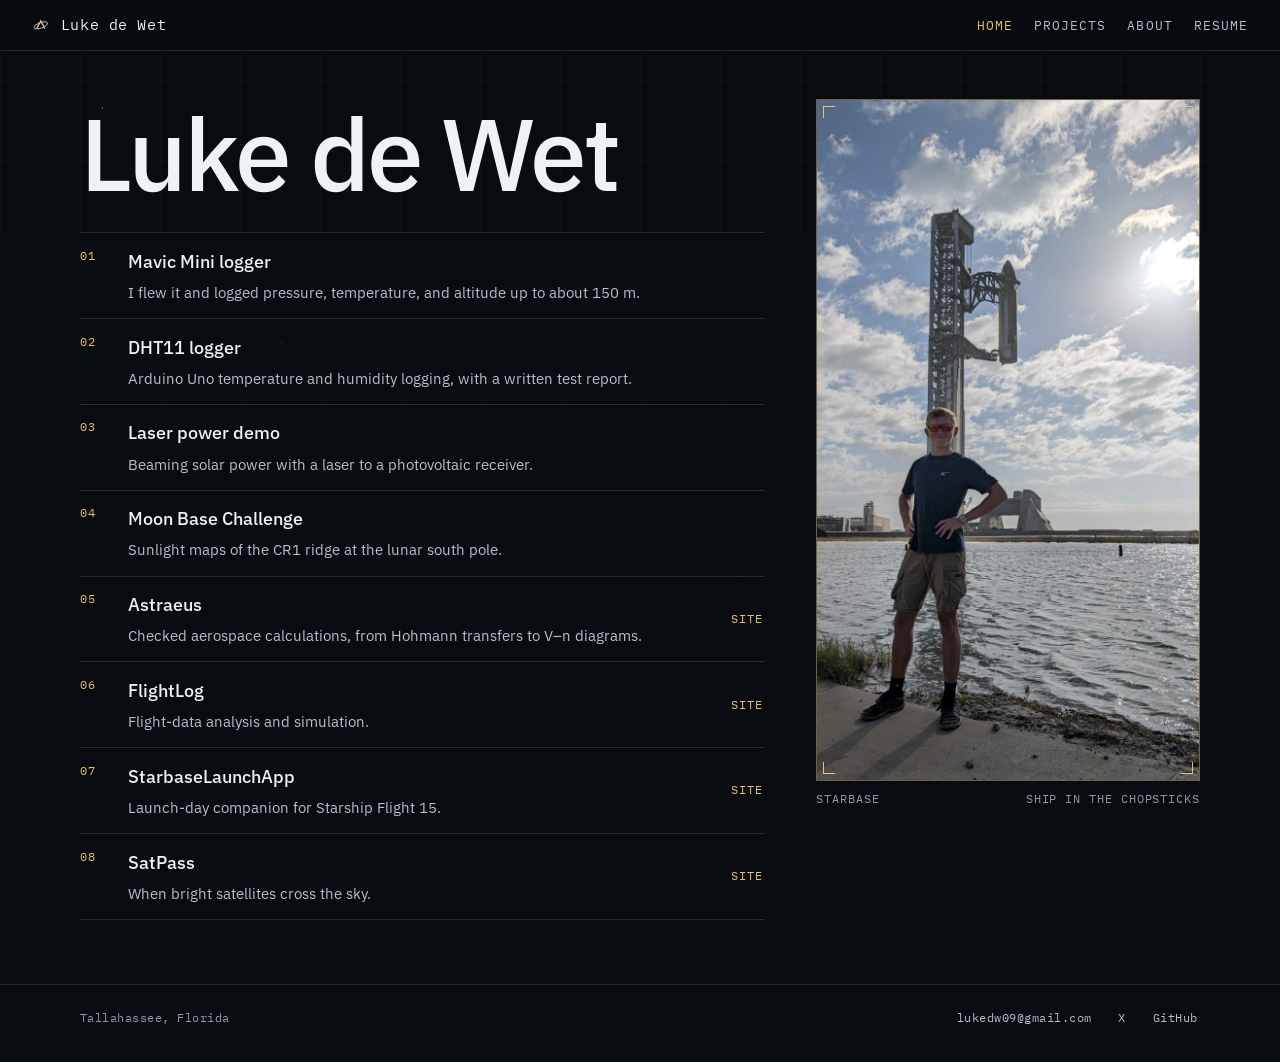
==== commit a2748a15: "Update resume, project order, and Mavic wiring card Refresh the resume contact and certifications, c" ====
--- a/index.html
+++ b/index.html
@@ -4,12 +4,12 @@
   <meta charset="utf-8">
   <meta name="viewport" content="width=device-width, initial-scale=1">
   <title>Luke de Wet</title>
-  <meta name="description" content="I'm Luke de Wet. My projects are aerospace calculations, flight data, a drone flight logger, a temperature and humidity experiment, Starbase, satellite passes, the Moon Base Challenge, and a laser power-beaming demo.">
+  <meta name="description" content="I'm Luke de Wet. My projects are a drone flight logger, a temperature and humidity experiment, a laser power-beaming demo, the Moon Base Challenge, aerospace calculations, flight data, Starbase, and satellite passes.">
   <link rel="canonical" href="https://lukedw09.com/">
   <meta property="og:site_name" content="Luke de Wet">
   <meta property="og:type" content="website">
   <meta property="og:title" content="Luke de Wet">
-  <meta property="og:description" content="I'm Luke de Wet. My projects are aerospace calculations, flight data, a drone flight logger, a temperature and humidity experiment, Starbase, satellite passes, the Moon Base Challenge, and a laser power-beaming demo.">
+  <meta property="og:description" content="I'm Luke de Wet. My projects are a drone flight logger, a temperature and humidity experiment, a laser power-beaming demo, the Moon Base Challenge, aerospace calculations, flight data, Starbase, and satellite passes.">
   <meta property="og:url" content="https://lukedw09.com/">
   <meta property="og:image" content="https://lukedw09.com/assets/hero-starbase.jpg">
   <meta property="og:image:alt" content="Luke standing at Starbase in front of the launch tower, with Ship held in the chopsticks.">
@@ -18,7 +18,7 @@
   <meta property="og:image:height" content="1400">
   <meta name="twitter:card" content="summary_large_image">
   <meta name="twitter:title" content="Luke de Wet">
-  <meta name="twitter:description" content="I'm Luke de Wet. My projects are aerospace calculations, flight data, a drone flight logger, a temperature and humidity experiment, Starbase, satellite passes, the Moon Base Challenge, and a laser power-beaming demo.">
+  <meta name="twitter:description" content="I'm Luke de Wet. My projects are a drone flight logger, a temperature and humidity experiment, a laser power-beaming demo, the Moon Base Challenge, aerospace calculations, flight data, Starbase, and satellite passes.">
   <meta name="twitter:image" content="https://lukedw09.com/assets/hero-starbase.jpg">
   <meta name="twitter:image:alt" content="Luke standing at Starbase in front of the launch tower, with Ship held in the chopsticks.">
   <link rel="icon" href="/favicon.svg" type="image/svg+xml">
@@ -42,8 +42,36 @@
         <h1>Luke de Wet</h1>
         <ol class="project-index">
           <li>
+            <a class="row-link" href="/projects/#mavic">
+              <span class="idx">01</span>
+              <span class="name">Mavic Mini logger</span>
+              <span class="blurb">I flew it and logged pressure, temperature, and altitude up to about 150 m.</span>
+            </a>
+          </li>
+          <li>
+            <a class="row-link" href="/projects/#dht11">
+              <span class="idx">02</span>
+              <span class="name">DHT11 logger</span>
+              <span class="blurb">Arduino Uno temperature and humidity logging, with a written test report.</span>
+            </a>
+          </li>
+          <li>
+            <a class="row-link" href="/projects/#laser">
+              <span class="idx">03</span>
+              <span class="name">Laser power demo</span>
+              <span class="blurb">Beaming solar power with a laser to a photovoltaic receiver.</span>
+            </a>
+          </li>
+          <li>
+            <a class="row-link" href="/projects/#moonbase">
+              <span class="idx">04</span>
+              <span class="name">Moon Base Challenge</span>
+              <span class="blurb">Sunlight maps of the CR1 ridge at the lunar south pole.</span>
+            </a>
+          </li>
+          <li>
             <a class="row-link" href="/projects/#astraeus">
-              <span class="idx">01</span>
+              <span class="idx">05</span>
               <span class="name">Astraeus</span>
               <span class="blurb">Checked aerospace calculations, from Hohmann transfers to V–n diagrams.</span>
             </a>
@@ -51,29 +79,15 @@
           </li>
           <li>
             <a class="row-link" href="/projects/#flightlog">
-              <span class="idx">02</span>
+              <span class="idx">06</span>
               <span class="name">FlightLog</span>
               <span class="blurb">Flight-data analysis and simulation.</span>
             </a>
             <a class="ext-link" href="https://flightlog.lukedw09.com" aria-label="FlightLog site">Site</a>
           </li>
           <li>
-            <a class="row-link" href="/projects/#mavic">
-              <span class="idx">03</span>
-              <span class="name">Mavic Mini logger</span>
-              <span class="blurb">I flew it and logged pressure, temperature, and altitude up to about 150 m.</span>
-            </a>
-          </li>
-          <li>
-            <a class="row-link" href="/projects/#dht11">
-              <span class="idx">04</span>
-              <span class="name">DHT11 logger</span>
-              <span class="blurb">Arduino Uno temperature and humidity logging, with a written test report.</span>
-            </a>
-          </li>
-          <li>
             <a class="row-link" href="/projects/#starbase">
-              <span class="idx">05</span>
+              <span class="idx">07</span>
               <span class="name">StarbaseLaunchApp</span>
               <span class="blurb">Launch-day companion for Starship Flight 15.</span>
             </a>
@@ -81,25 +95,11 @@
           </li>
           <li>
             <a class="row-link" href="/projects/#satpass">
-              <span class="idx">06</span>
+              <span class="idx">08</span>
               <span class="name">SatPass</span>
               <span class="blurb">When bright satellites cross the sky.</span>
             </a>
             <a class="ext-link" href="https://satpass.lukedw09.com/" aria-label="SatPass site">Site</a>
-          </li>
-          <li>
-            <a class="row-link" href="/projects/#moonbase">
-              <span class="idx">07</span>
-              <span class="name">Moon Base Challenge</span>
-              <span class="blurb">Sunlight maps of the CR1 ridge at the lunar south pole.</span>
-            </a>
-          </li>
-          <li>
-            <a class="row-link" href="/projects/#laser">
-              <span class="idx">08</span>
-              <span class="name">Laser power demo</span>
-              <span class="blurb">Beaming solar power with a laser to a photovoltaic receiver.</span>
-            </a>
           </li>
         </ol>
       </div>
@@ -130,4 +130,4 @@
   </footer>
   <script src="/js/nav.js"></script>
 </body>
-</html>
+</html>
